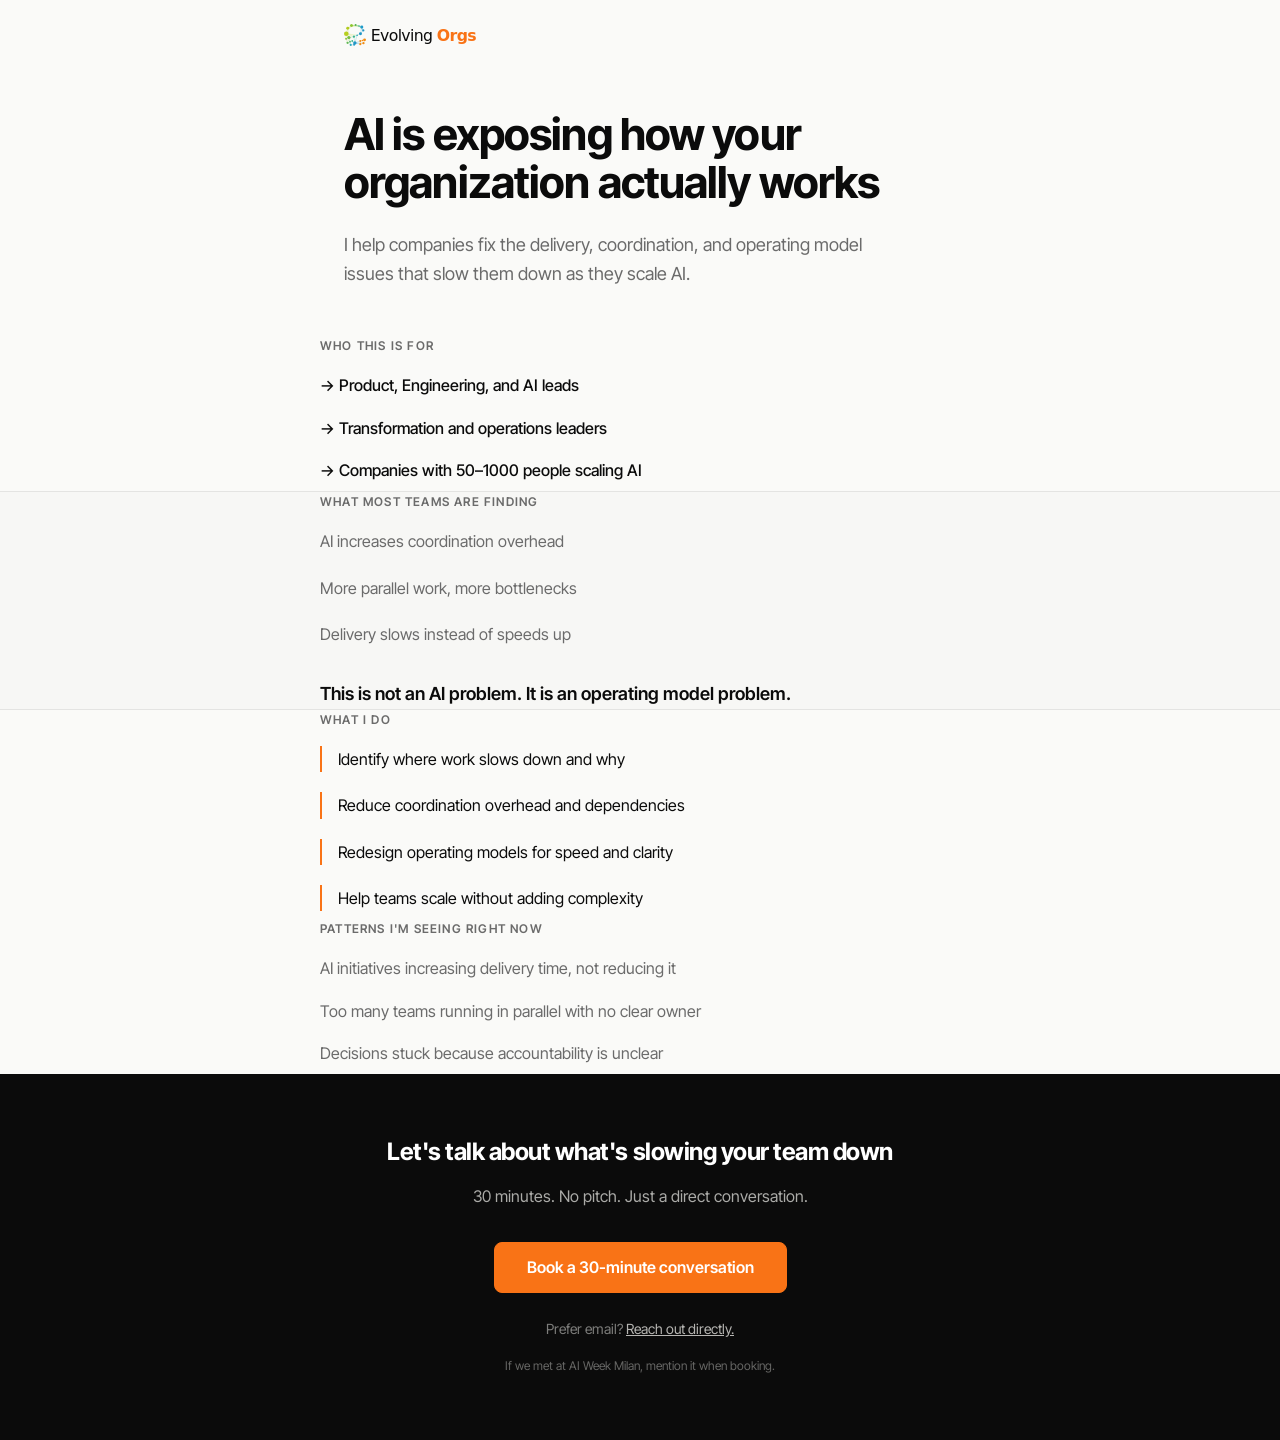
==== aiweek/index.html @ f470f2c1 "Add AI Week Milan landing page at /aiweek/ Minimal high-conversion page for QR code use at the event" ====
<!DOCTYPE html>
<html lang="en">
<head>
  <meta charset="UTF-8" />
  <meta name="viewport" content="width=device-width, initial-scale=1.0" />
  <title>Evolving Orgs — AI Week Milan</title>
  <meta name="description" content="AI is exposing how your organization actually works. Joey Spooner helps companies fix the operating model issues that slow them down as they scale AI." />
  <meta name="robots" content="noindex" />
  <link rel="icon" type="image/svg+xml" href="/assets/images/evolvingorgs-favicon.svg" />
  <link rel="preconnect" href="https://fonts.googleapis.com" />
  <link rel="preconnect" href="https://fonts.gstatic.com" crossorigin />
  <link href="https://fonts.googleapis.com/css2?family=Inter+Tight:wght@400;500;600;700&display=swap" rel="stylesheet" />
  <link rel="stylesheet" href="../styles/main.css" />
</head>
<body>

  <!-- Brand -->
  <div style="padding:var(--space-6) var(--space-6) 0;max-width:640px;margin:0 auto;">
    <a href="/"><img src="../assets/images/evolvingorgs-wordmark.svg" alt="Evolving Orgs" style="height:22px;width:auto;display:block;" /></a>
  </div>

  <!-- Hero -->
  <section style="padding:var(--space-16) var(--space-6) var(--space-12);max-width:640px;margin:0 auto;">
    <h1 style="font-size:clamp(1.75rem,5vw,2.75rem);font-weight:700;letter-spacing:-0.02em;line-height:1.1;margin-bottom:var(--space-6);">AI is exposing how your organization actually works</h1>
    <p style="font-size:var(--size-lg);color:var(--color-text-muted);line-height:1.6;max-width:520px;">I help companies fix the delivery, coordination, and operating model issues that slow them down as they scale AI.</p>
  </section>

  <!-- Who it's for -->
  <section style="padding:0 var(--space-6) var(--space-10);max-width:640px;margin:0 auto;">
    <p style="font-size:var(--size-xs);font-weight:600;letter-spacing:0.1em;text-transform:uppercase;color:var(--color-text-muted);margin-bottom:var(--space-4);">Who this is for</p>
    <ul style="list-style:none;padding:0;margin:0;display:flex;flex-direction:column;gap:var(--space-2);">
      <li style="font-size:var(--size-base);font-weight:500;">→ Product, Engineering, and AI leads</li>
      <li style="font-size:var(--size-base);font-weight:500;">→ Transformation and operations leaders</li>
      <li style="font-size:var(--size-base);font-weight:500;">→ Companies with 50–1000 people scaling AI</li>
    </ul>
  </section>

  <!-- Problem -->
  <section style="padding:var(--space-10) var(--space-6);background:var(--eo-panel);border-top:1px solid var(--eo-border);border-bottom:1px solid var(--eo-border);">
    <div style="max-width:640px;margin:0 auto;">
      <p style="font-size:var(--size-xs);font-weight:600;letter-spacing:0.1em;text-transform:uppercase;color:var(--color-text-muted);margin-bottom:var(--space-4);">What most teams are finding</p>
      <ul style="list-style:none;padding:0;margin:0 0 var(--space-6);display:flex;flex-direction:column;gap:var(--space-3);">
        <li style="color:var(--color-text-muted);">AI increases coordination overhead</li>
        <li style="color:var(--color-text-muted);">More parallel work, more bottlenecks</li>
        <li style="color:var(--color-text-muted);">Delivery slows instead of speeds up</li>
      </ul>
      <p style="font-size:var(--size-lg);font-weight:600;color:var(--color-text);">This is not an AI problem. It is an operating model problem.</p>
    </div>
  </section>

  <!-- What I do -->
  <section style="padding:var(--space-10) var(--space-6);max-width:640px;margin:0 auto;">
    <p style="font-size:var(--size-xs);font-weight:600;letter-spacing:0.1em;text-transform:uppercase;color:var(--color-text-muted);margin-bottom:var(--space-4);">What I do</p>
    <ul style="list-style:none;padding:0;margin:0;display:flex;flex-direction:column;gap:var(--space-3);">
      <li style="padding-left:var(--space-4);border-left:2px solid var(--color-accent);">Identify where work slows down and why</li>
      <li style="padding-left:var(--space-4);border-left:2px solid var(--color-accent);">Reduce coordination overhead and dependencies</li>
      <li style="padding-left:var(--space-4);border-left:2px solid var(--color-accent);">Redesign operating models for speed and clarity</li>
      <li style="padding-left:var(--space-4);border-left:2px solid var(--color-accent);">Help teams scale without adding complexity</li>
    </ul>
  </section>

  <!-- Recent patterns (optional enhancement) -->
  <section style="padding:0 var(--space-6) var(--space-10);max-width:640px;margin:0 auto;">
    <p style="font-size:var(--size-xs);font-weight:600;letter-spacing:0.1em;text-transform:uppercase;color:var(--color-text-muted);margin-bottom:var(--space-4);">Patterns I'm seeing right now</p>
    <ul style="list-style:none;padding:0;margin:0;display:flex;flex-direction:column;gap:var(--space-2);color:var(--color-text-muted);">
      <li>AI initiatives increasing delivery time, not reducing it</li>
      <li>Too many teams running in parallel with no clear owner</li>
      <li>Decisions stuck because accountability is unclear</li>
    </ul>
  </section>

  <!-- CTA -->
  <section style="background:var(--color-text);padding:var(--space-16) var(--space-6);">
    <div style="max-width:640px;margin:0 auto;text-align:center;">
      <h2 style="font-size:var(--size-2xl);font-weight:700;letter-spacing:-0.02em;color:#fff;margin-bottom:var(--space-4);">Let's talk about what's slowing your team down</h2>
      <p style="color:rgba(240,239,235,0.7);margin-bottom:var(--space-8);font-size:var(--size-base);">30 minutes. No pitch. Just a direct conversation.</p>
      <a href="https://calendar.app.google/n8xxZsZ9KMoQ5CrW8" class="btn btn--primary" style="font-size:var(--size-base);padding:0.85rem 2rem;">Book a 30-minute conversation</a>
      <p style="margin-top:var(--space-6);font-size:var(--size-sm);color:rgba(240,239,235,0.5);">
        Prefer email? <a href="mailto:joey@evolvingorgs.com" style="color:rgba(240,239,235,0.75);text-decoration:underline;">Reach out directly.</a>
      </p>
      <p style="margin-top:var(--space-4);font-size:var(--size-xs);color:rgba(240,239,235,0.4);">If we met at AI Week Milan, mention it when booking.</p>
    </div>
  </section>

</body>
</html>
---- styles/main.css ----
/* =============================================
   Evolving Orgs — Main Stylesheet
   ============================================= */

/* --- Reset & Base --- */
*, *::before, *::after {
  box-sizing: border-box;
  margin: 0;
  padding: 0;
}

:root {
  /* Brand tokens */
  --eo-ink: #0B0B0B;
  --eo-white: #FFFFFF;
  --eo-orange: #F97316;
  --eo-lime: #B8CF1E;
  --eo-green: #8DC62F;
  --eo-leaf: #53B44F;
  --eo-teal: #35B497;
  --eo-blue: #1E9BCB;
  --eo-border: rgba(11, 11, 11, 0.08);
  --eo-panel: #F7F7F5;

  --color-bg: #fafaf8;
  --color-surface: #ffffff;
  --color-text: #0B0B0B;
  --color-text-muted: #6b6b6b;
  --color-accent: #F97316;
  --color-accent-hover: #e06500;
  --color-border: rgba(11, 11, 11, 0.08);
  --color-rule: rgba(11, 11, 11, 0.12);

  --font-sans: 'Inter Tight', Inter, -apple-system, BlinkMacSystemFont, 'Segoe UI', sans-serif;
  --font-serif: 'Georgia', 'Times New Roman', serif;

  --size-xs: 0.75rem;
  --size-sm: 0.875rem;
  --size-base: 1rem;
  --size-lg: 1.125rem;
  --size-xl: 1.25rem;
  --size-2xl: 1.5rem;
  --size-3xl: 1.875rem;
  --size-4xl: 2.25rem;
  --size-5xl: 3rem;

  --max-width: 720px;
  --max-width-wide: 1080px;

  --space-1: 0.25rem;
  --space-2: 0.5rem;
  --space-3: 0.75rem;
  --space-4: 1rem;
  --space-6: 1.5rem;
  --space-8: 2rem;
  --space-12: 3rem;
  --space-16: 4rem;
  --space-20: 5rem;
  --space-24: 6rem;
}

html {
  font-size: 16px;
  -webkit-text-size-adjust: 100%;
}

body {
  background-color: var(--color-bg);
  color: var(--color-text);
  font-family: var(--font-sans);
  font-size: var(--size-base);
  line-height: 1.65;
  -webkit-font-smoothing: antialiased;
}

/* --- Typography --- */
h1, h2, h3, h4 {
  line-height: 1.2;
  font-weight: 600;
  letter-spacing: -0.01em;
}

h1 { font-size: var(--size-4xl); }
h2 { font-size: var(--size-3xl); }
h3 { font-size: var(--size-xl); }
h4 { font-size: var(--size-lg); }

p { margin-bottom: var(--space-4); }
p:last-child { margin-bottom: 0; }

a {
  color: var(--color-accent);
  text-decoration: none;
}
a:hover { text-decoration: underline; }

strong { font-weight: 600; }

ul, ol {
  padding-left: var(--space-6);
  margin-bottom: var(--space-4);
}
li { margin-bottom: var(--space-2); }

/* --- Layout --- */
.container {
  max-width: var(--max-width);
  margin: 0 auto;
  padding: 0 var(--space-6);
}

.container--wide {
  max-width: var(--max-width-wide);
  margin: 0 auto;
  padding: 0 var(--space-6);
}

.section {
  padding: var(--space-20) 0;
}

.section--alt {
  background-color: var(--eo-panel);
}

.section--dark {
  background-color: var(--color-text);
  color: #f0efeb;
}

hr.rule {
  border: none;
  border-top: 1px solid var(--color-rule);
  margin: var(--space-12) 0;
}

/* --- Nav --- */
.site-nav {
  position: sticky;
  top: 0;
  z-index: 100;
  background-color: var(--color-bg);
  border-bottom: 1px solid var(--color-border);
  padding: var(--space-4) 0;
}

.site-nav__inner {
  max-width: var(--max-width-wide);
  margin: 0 auto;
  padding: 0 var(--space-6);
  display: flex;
  align-items: center;
  justify-content: space-between;
  gap: var(--space-8);
}

.site-nav__brand {
  display: flex;
  align-items: center;
  text-decoration: none;
  flex-shrink: 0;
}
.site-nav__brand:hover { text-decoration: none; opacity: 0.85; }
.site-nav__brand img { display: block; height: 24px; width: auto; }

.site-nav__links {
  display: flex;
  gap: var(--space-6);
  list-style: none;
  padding: 0;
  margin: 0;
}

.site-nav__links a {
  font-size: var(--size-sm);
  color: var(--color-text-muted);
  text-decoration: none;
  font-weight: 500;
  transition: color 0.15s;
}
.site-nav__links a:hover,
.site-nav__links a[aria-current="page"] {
  color: var(--color-text);
}

.site-nav__cta {
  font-size: var(--size-sm);
  font-weight: 600;
  color: var(--color-accent) !important;
}
.site-nav__cta:hover { color: var(--color-accent-hover) !important; }

/* --- Footer --- */
.site-footer {
  border-top: 1px solid var(--color-border);
  padding: var(--space-12) 0;
  margin-top: var(--space-24);
}

.site-footer__inner {
  max-width: var(--max-width-wide);
  margin: 0 auto;
  padding: 0 var(--space-6);
  display: flex;
  flex-wrap: wrap;
  align-items: center;
  justify-content: space-between;
  gap: var(--space-4);
}

.site-footer__brand {
  display: flex;
  align-items: center;
  text-decoration: none;
}
.site-footer__brand:hover { opacity: 0.75; }
.site-footer__brand img { display: block; height: 20px; width: auto; }

.site-footer__links {
  display: flex;
  gap: var(--space-6);
  list-style: none;
  padding: 0;
  margin: 0;
}
.site-footer__links a {
  font-size: var(--size-sm);
  color: var(--color-text-muted);
  text-decoration: none;
}
.site-footer__links a:hover { color: var(--color-text); }

.site-footer__copy {
  font-size: var(--size-xs);
  color: var(--color-text-muted);
  width: 100%;
  margin-top: var(--space-4);
}

/* --- Buttons --- */
.btn {
  display: inline-block;
  padding: 0.65rem 1.35rem;
  border-radius: 8px;
  font-size: var(--size-sm);
  font-weight: 600;
  cursor: pointer;
  transition: background-color 0.15s, color 0.15s, border-color 0.15s;
  text-decoration: none;
  border: 1.5px solid transparent;
  line-height: 1.4;
}

.btn--primary {
  background-color: var(--color-accent);
  color: #fff;
  border-color: var(--color-accent);
}
.btn--primary:hover {
  background-color: var(--color-accent-hover);
  border-color: var(--color-accent-hover);
  text-decoration: none;
  color: #fff;
}

.btn--outline {
  background-color: transparent;
  color: var(--color-text);
  border-color: var(--color-text);
}
.btn--outline:hover {
  background-color: var(--color-text);
  color: var(--color-bg);
  text-decoration: none;
}

.btn--outline-light {
  background-color: transparent;
  color: #f0efeb;
  border-color: rgba(240,239,235,0.5);
}
.btn--outline-light:hover {
  background-color: rgba(240,239,235,0.1);
  text-decoration: none;
  color: #fff;
}

/* --- Hero --- */
.hero {
  padding: var(--space-24) 0 var(--space-20);
  border-bottom: 1px solid var(--color-border);
}

.hero__eyebrow {
  font-size: var(--size-xs);
  font-weight: 600;
  letter-spacing: 0.1em;
  text-transform: uppercase;
  color: var(--color-accent);
  margin-bottom: var(--space-4);
}

.hero__headline {
  font-size: clamp(2rem, 5vw, 3.25rem);
  font-weight: 700;
  letter-spacing: -0.02em;
  line-height: 1.1;
  margin-bottom: var(--space-6);
  max-width: 640px;
}

.hero__sub {
  font-size: var(--size-lg);
  color: var(--color-text-muted);
  max-width: 520px;
  margin-bottom: var(--space-8);
  line-height: 1.6;
}

.hero__actions {
  display: flex;
  flex-wrap: wrap;
  gap: var(--space-3);
}

/* --- Prose sections --- */
.prose-section__label {
  font-size: var(--size-xs);
  font-weight: 600;
  letter-spacing: 0.1em;
  text-transform: uppercase;
  color: var(--color-text-muted);
  margin-bottom: var(--space-4);
}

.prose-section__heading {
  font-size: var(--size-3xl);
  font-weight: 700;
  letter-spacing: -0.02em;
  margin-bottom: var(--space-6);
  max-width: 580px;
}

.prose-section__body {
  font-size: var(--size-lg);
  color: var(--color-text-muted);
  max-width: 580px;
  line-height: 1.7;
}

/* --- Article cards --- */
.card-grid {
  display: grid;
  grid-template-columns: repeat(auto-fill, minmax(280px, 1fr));
  gap: var(--space-6);
  margin-top: var(--space-8);
}

.card {
  background: var(--color-surface);
  border: 1px solid var(--eo-border);
  border-radius: 16px;
  padding: var(--space-6);
  display: flex;
  flex-direction: column;
  gap: var(--space-3);
}

.card__label {
  font-size: var(--size-xs);
  font-weight: 600;
  letter-spacing: 0.08em;
  text-transform: uppercase;
  color: var(--color-text-muted);
}

.card__title {
  font-size: var(--size-lg);
  font-weight: 600;
  letter-spacing: -0.01em;
  line-height: 1.3;
  color: var(--color-text);
}

.card__body {
  font-size: var(--size-sm);
  color: var(--color-text-muted);
  line-height: 1.6;
  flex: 1;
}

.card__link {
  font-size: var(--size-sm);
  font-weight: 600;
  color: var(--color-accent);
  text-decoration: none;
}
.card__link:hover { text-decoration: underline; }

/* --- Services grid --- */
.services-grid {
  display: grid;
  grid-template-columns: repeat(auto-fill, minmax(240px, 1fr));
  gap: var(--space-6);
  margin-top: var(--space-8);
}

.service-item {
  border-top: 2px solid var(--color-accent);
  padding-top: var(--space-4);
}

.service-item__title {
  font-size: var(--size-base);
  font-weight: 700;
  margin-bottom: var(--space-2);
}

.service-item__body {
  font-size: var(--size-sm);
  color: var(--color-text-muted);
  line-height: 1.6;
}

/* --- Email signup --- */
.signup-section {
  background-color: var(--color-text);
  color: #f0efeb;
  padding: var(--space-20) 0;
}

.signup-section .container {
  text-align: center;
}

.signup-section__heading {
  font-size: var(--size-3xl);
  font-weight: 700;
  letter-spacing: -0.02em;
  margin-bottom: var(--space-4);
  color: #fff;
}

.signup-section__sub {
  font-size: var(--size-lg);
  color: rgba(240,239,235,0.7);
  margin-bottom: var(--space-8);
  max-width: 480px;
  margin-left: auto;
  margin-right: auto;
}

.signup-form {
  display: flex;
  flex-wrap: wrap;
  gap: var(--space-3);
  justify-content: center;
  max-width: 480px;
  margin: 0 auto;
}

.signup-form input[type="text"],
.signup-form input[type="email"] {
  flex: 1;
  min-width: 180px;
  padding: 0.65rem 0.875rem;
  border: 1.5px solid rgba(240,239,235,0.25);
  border-radius: 8px;
  background: rgba(255,255,255,0.06);
  color: #f0efeb;
  font-size: var(--size-sm);
  font-family: var(--font-sans);
  outline: none;
  transition: border-color 0.15s;
}
.signup-form input::placeholder { color: rgba(240,239,235,0.4); }
.signup-form input:focus { border-color: rgba(240,239,235,0.6); }

.signup-form button {
  padding: 0.65rem 1.35rem;
  border-radius: 8px;
  background-color: var(--color-accent);
  color: #fff;
  border: none;
  font-size: var(--size-sm);
  font-weight: 600;
  cursor: pointer;
  font-family: var(--font-sans);
  transition: background-color 0.15s;
}
.signup-form button:hover { background-color: var(--color-accent-hover); }

.signup-note {
  font-size: var(--size-xs);
  color: rgba(240,239,235,0.45);
  margin-top: var(--space-3);
}

/* --- Briefing block --- */
.briefing-block {
  border: 1px solid var(--eo-border);
  border-radius: 16px;
  padding: var(--space-8);
  margin-top: var(--space-8);
  background: var(--color-surface);
}

.briefing-block__eyebrow {
  font-size: var(--size-xs);
  font-weight: 600;
  letter-spacing: 0.1em;
  text-transform: uppercase;
  color: var(--color-accent);
  margin-bottom: var(--space-3);
}

.briefing-block__title {
  font-size: var(--size-2xl);
  font-weight: 700;
  letter-spacing: -0.01em;
  margin-bottom: var(--space-4);
}

.briefing-block__body {
  font-size: var(--size-base);
  color: var(--color-text-muted);
  margin-bottom: var(--space-6);
  max-width: 520px;
}

.briefing-block__meta {
  display: flex;
  flex-wrap: wrap;
  gap: var(--space-6);
  margin-bottom: var(--space-6);
}

.briefing-block__meta-item {
  font-size: var(--size-sm);
}
.briefing-block__meta-item strong {
  display: block;
  color: var(--color-text);
}
.briefing-block__meta-item span {
  color: var(--color-text-muted);
}

/* --- Diagram --- */
.diagram-wrap {
  margin: var(--space-8) 0;
  overflow-x: auto;
}

/* --- Page header --- */
.page-header {
  padding: var(--space-16) 0 var(--space-12);
  border-bottom: 1px solid var(--color-border);
}

.page-header__label {
  font-size: var(--size-xs);
  font-weight: 600;
  letter-spacing: 0.1em;
  text-transform: uppercase;
  color: var(--color-accent);
  margin-bottom: var(--space-3);
}

.page-header__title {
  font-size: clamp(1.75rem, 4vw, 2.75rem);
  font-weight: 700;
  letter-spacing: -0.02em;
  margin-bottom: var(--space-4);
}

.page-header__sub {
  font-size: var(--size-lg);
  color: var(--color-text-muted);
  max-width: 540px;
  line-height: 1.6;
}

/* --- Article list --- */
.article-list {
  list-style: none;
  padding: 0;
  margin: var(--space-8) 0 0;
}

.article-list__item {
  border-top: 1px solid var(--color-border);
  padding: var(--space-6) 0;
  display: grid;
  grid-template-columns: 1fr auto;
  gap: var(--space-4);
  align-items: start;
}

.article-list__item:last-child {
  border-bottom: 1px solid var(--color-border);
}

.article-list__title {
  font-size: var(--size-xl);
  font-weight: 600;
  letter-spacing: -0.01em;
  margin-bottom: var(--space-2);
  line-height: 1.3;
}

.article-list__title a {
  color: var(--color-text);
  text-decoration: none;
}
.article-list__title a:hover { color: var(--color-accent); text-decoration: none; }

.article-list__desc {
  font-size: var(--size-sm);
  color: var(--color-text-muted);
  line-height: 1.6;
}

.article-list__date {
  font-size: var(--size-xs);
  color: var(--color-text-muted);
  white-space: nowrap;
  padding-top: 4px;
}

/* --- Article prose --- */
.article-prose {
  font-size: var(--size-lg);
  line-height: 1.75;
  max-width: 660px;
}

.article-prose h2 {
  font-size: var(--size-2xl);
  margin-top: var(--space-12);
  margin-bottom: var(--space-4);
}

.article-prose h3 {
  font-size: var(--size-xl);
  margin-top: var(--space-8);
  margin-bottom: var(--space-3);
}

.article-prose p {
  margin-bottom: var(--space-6);
}

.article-prose ul,
.article-prose ol {
  margin-bottom: var(--space-6);
}

.article-prose li {
  margin-bottom: var(--space-3);
}

.article-prose blockquote {
  border-left: 3px solid var(--color-accent);
  padding-left: var(--space-6);
  margin: var(--space-8) 0;
  color: var(--color-text-muted);
  font-style: italic;
}

/* --- Contact form --- */
.contact-form {
  max-width: 540px;
  margin-top: var(--space-8);
}

.form-group {
  margin-bottom: var(--space-6);
}

.form-group label {
  display: block;
  font-size: var(--size-sm);
  font-weight: 600;
  margin-bottom: var(--space-2);
  color: var(--color-text);
}

.form-group input,
.form-group select,
.form-group textarea {
  width: 100%;
  padding: 0.65rem 0.875rem;
  border: 1.5px solid rgba(11,11,11,0.15);
  border-radius: 8px;
  font-size: var(--size-base);
  font-family: var(--font-sans);
  background: var(--color-surface);
  color: var(--color-text);
  outline: none;
  transition: border-color 0.15s;
}

.form-group input:focus,
.form-group select:focus,
.form-group textarea:focus {
  border-color: var(--color-accent);
}

.form-group textarea {
  resize: vertical;
  min-height: 120px;
}

/* --- Mobile nav toggle --- */
.site-nav__toggle {
  display: none;
  flex-direction: column;
  gap: 5px;
  background: none;
  border: none;
  cursor: pointer;
  padding: 4px;
}
.site-nav__toggle span {
  display: block;
  width: 22px;
  height: 2px;
  background-color: var(--color-text);
  border-radius: 2px;
  transition: transform 0.2s, opacity 0.2s;
}

/* --- Responsive --- */
@media (max-width: 640px) {
  h1 { font-size: var(--size-3xl); }
  h2 { font-size: var(--size-2xl); }

  .hero { padding: var(--space-16) 0 var(--space-12); }

  /* Mobile nav */
  .site-nav__toggle { display: flex; }

  .site-nav__links {
    display: none;
    position: absolute;
    top: 100%;
    left: 0;
    right: 0;
    background: var(--color-bg);
    border-bottom: 1px solid var(--color-border);
    flex-direction: column;
    padding: var(--space-4) var(--space-6);
    gap: var(--space-4);
    z-index: 99;
  }
  .site-nav__links.is-open { display: flex; }
  .site-nav__links a { font-size: var(--size-base); }

  .site-nav { position: relative; }

  /* Diagram scrolls horizontally */
  .diagram-wrap {
    -webkit-overflow-scrolling: touch;
  }

  .article-list__item {
    grid-template-columns: 1fr;
  }

  .site-footer__inner {
    flex-direction: column;
    align-items: flex-start;
  }

  .briefing-block { padding: var(--space-6); }

  .briefing-block__meta { flex-direction: column; gap: var(--space-4); }

  .section { padding: var(--space-12) 0; }
}

@media (max-width: 480px) {
  .hero__headline { font-size: 1.75rem; }
  .hero__actions { flex-direction: column; }
  .hero__actions .btn { text-align: center; }
  .signup-form { flex-direction: column; }
  .signup-form input, .signup-form button { width: 100%; }
}
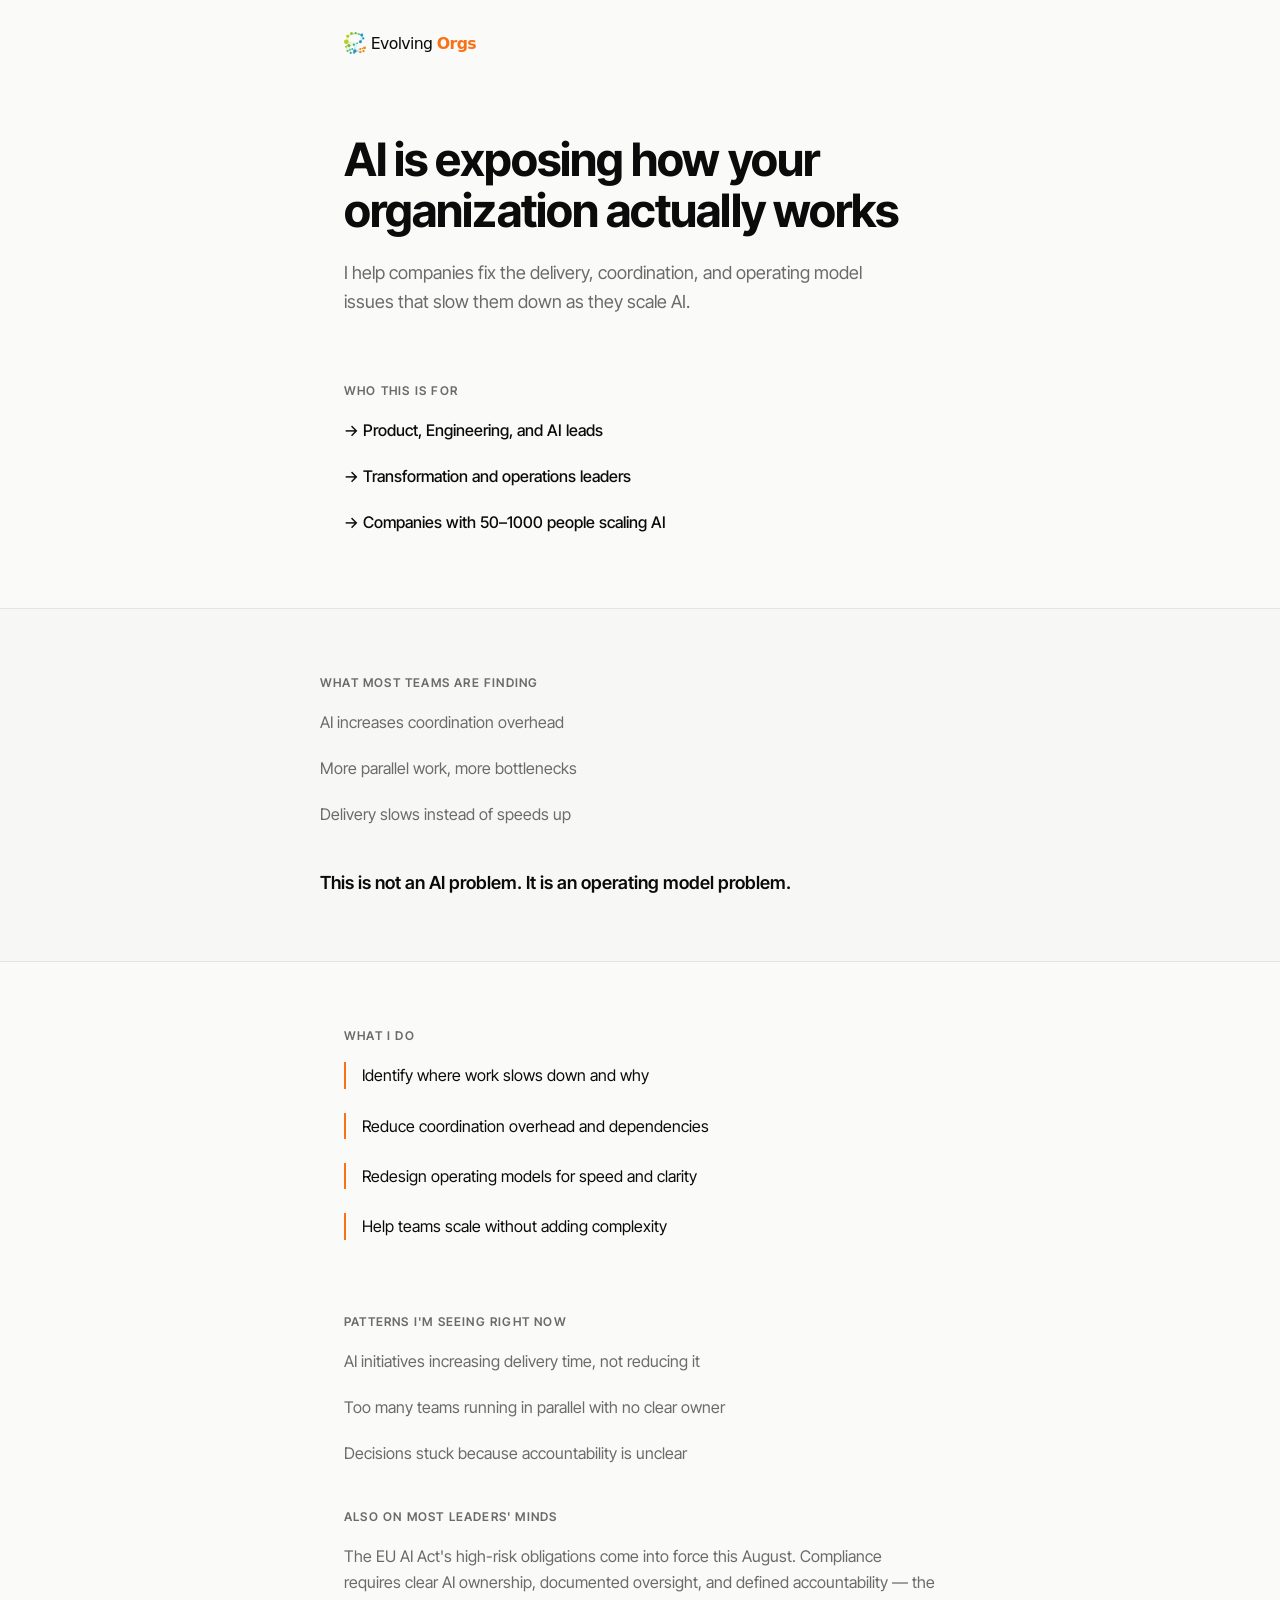
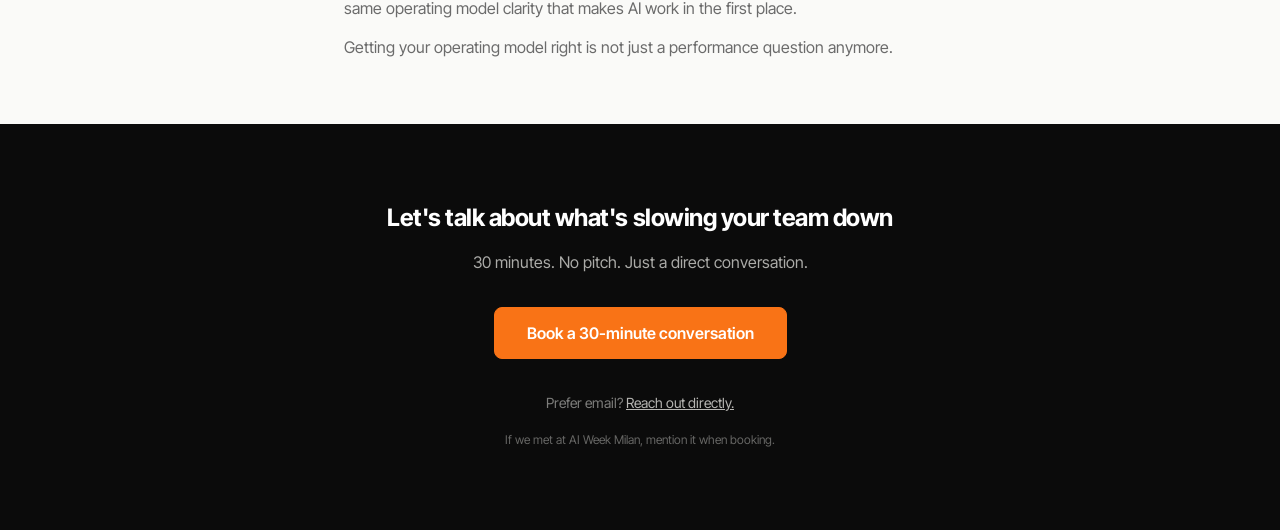
==== commit 97874fd4: "AI Week page: increase section spacing, add EU AI Act note Co-Authored-By: Claude Sonnet 4.6 <norepl" ====
--- a/aiweek/index.html
+++ b/aiweek/index.html
@@ -15,20 +15,20 @@
 <body>
 
   <!-- Brand -->
-  <div style="padding:var(--space-6) var(--space-6) 0;max-width:640px;margin:0 auto;">
+  <div style="padding:var(--space-8) var(--space-6) 0;max-width:640px;margin:0 auto;">
     <a href="/"><img src="../assets/images/evolvingorgs-wordmark.svg" alt="Evolving Orgs" style="height:22px;width:auto;display:block;" /></a>
   </div>
 
   <!-- Hero -->
-  <section style="padding:var(--space-16) var(--space-6) var(--space-12);max-width:640px;margin:0 auto;">
-    <h1 style="font-size:clamp(1.75rem,5vw,2.75rem);font-weight:700;letter-spacing:-0.02em;line-height:1.1;margin-bottom:var(--space-6);">AI is exposing how your organization actually works</h1>
+  <section style="padding:var(--space-20) var(--space-6) var(--space-16);max-width:640px;margin:0 auto;">
+    <h1 style="font-size:clamp(1.875rem,5vw,2.875rem);font-weight:700;letter-spacing:-0.02em;line-height:1.1;margin-bottom:var(--space-6);">AI is exposing how your organization actually works</h1>
     <p style="font-size:var(--size-lg);color:var(--color-text-muted);line-height:1.6;max-width:520px;">I help companies fix the delivery, coordination, and operating model issues that slow them down as they scale AI.</p>
   </section>
 
   <!-- Who it's for -->
-  <section style="padding:0 var(--space-6) var(--space-10);max-width:640px;margin:0 auto;">
+  <section style="padding:0 var(--space-6) var(--space-16);max-width:640px;margin:0 auto;">
     <p style="font-size:var(--size-xs);font-weight:600;letter-spacing:0.1em;text-transform:uppercase;color:var(--color-text-muted);margin-bottom:var(--space-4);">Who this is for</p>
-    <ul style="list-style:none;padding:0;margin:0;display:flex;flex-direction:column;gap:var(--space-2);">
+    <ul style="list-style:none;padding:0;margin:0;display:flex;flex-direction:column;gap:var(--space-3);">
       <li style="font-size:var(--size-base);font-weight:500;">→ Product, Engineering, and AI leads</li>
       <li style="font-size:var(--size-base);font-weight:500;">→ Transformation and operations leaders</li>
       <li style="font-size:var(--size-base);font-weight:500;">→ Companies with 50–1000 people scaling AI</li>
@@ -36,10 +36,10 @@
   </section>
 
   <!-- Problem -->
-  <section style="padding:var(--space-10) var(--space-6);background:var(--eo-panel);border-top:1px solid var(--eo-border);border-bottom:1px solid var(--eo-border);">
+  <section style="padding:var(--space-16) var(--space-6);background:var(--eo-panel);border-top:1px solid var(--eo-border);border-bottom:1px solid var(--eo-border);">
     <div style="max-width:640px;margin:0 auto;">
       <p style="font-size:var(--size-xs);font-weight:600;letter-spacing:0.1em;text-transform:uppercase;color:var(--color-text-muted);margin-bottom:var(--space-4);">What most teams are finding</p>
-      <ul style="list-style:none;padding:0;margin:0 0 var(--space-6);display:flex;flex-direction:column;gap:var(--space-3);">
+      <ul style="list-style:none;padding:0;margin:0 0 var(--space-8);display:flex;flex-direction:column;gap:var(--space-3);">
         <li style="color:var(--color-text-muted);">AI increases coordination overhead</li>
         <li style="color:var(--color-text-muted);">More parallel work, more bottlenecks</li>
         <li style="color:var(--color-text-muted);">Delivery slows instead of speeds up</li>
@@ -49,9 +49,9 @@
   </section>
 
   <!-- What I do -->
-  <section style="padding:var(--space-10) var(--space-6);max-width:640px;margin:0 auto;">
+  <section style="padding:var(--space-16) var(--space-6);max-width:640px;margin:0 auto;">
     <p style="font-size:var(--size-xs);font-weight:600;letter-spacing:0.1em;text-transform:uppercase;color:var(--color-text-muted);margin-bottom:var(--space-4);">What I do</p>
-    <ul style="list-style:none;padding:0;margin:0;display:flex;flex-direction:column;gap:var(--space-3);">
+    <ul style="list-style:none;padding:0;margin:0;display:flex;flex-direction:column;gap:var(--space-4);">
       <li style="padding-left:var(--space-4);border-left:2px solid var(--color-accent);">Identify where work slows down and why</li>
       <li style="padding-left:var(--space-4);border-left:2px solid var(--color-accent);">Reduce coordination overhead and dependencies</li>
       <li style="padding-left:var(--space-4);border-left:2px solid var(--color-accent);">Redesign operating models for speed and clarity</li>
@@ -59,23 +59,27 @@
     </ul>
   </section>
 
-  <!-- Recent patterns (optional enhancement) -->
-  <section style="padding:0 var(--space-6) var(--space-10);max-width:640px;margin:0 auto;">
+  <!-- Patterns + EU AI Act -->
+  <section style="padding:0 var(--space-6) var(--space-16);max-width:640px;margin:0 auto;">
     <p style="font-size:var(--size-xs);font-weight:600;letter-spacing:0.1em;text-transform:uppercase;color:var(--color-text-muted);margin-bottom:var(--space-4);">Patterns I'm seeing right now</p>
-    <ul style="list-style:none;padding:0;margin:0;display:flex;flex-direction:column;gap:var(--space-2);color:var(--color-text-muted);">
+    <ul style="list-style:none;padding:0;margin:0 0 var(--space-8);display:flex;flex-direction:column;gap:var(--space-3);color:var(--color-text-muted);">
       <li>AI initiatives increasing delivery time, not reducing it</li>
       <li>Too many teams running in parallel with no clear owner</li>
       <li>Decisions stuck because accountability is unclear</li>
     </ul>
+
+    <p style="font-size:var(--size-xs);font-weight:600;letter-spacing:0.1em;text-transform:uppercase;color:var(--color-text-muted);margin-bottom:var(--space-4);">Also on most leaders' minds</p>
+    <p style="color:var(--color-text-muted);margin-bottom:var(--space-3);">The EU AI Act's high-risk obligations come into force this August. Compliance requires clear AI ownership, documented oversight, and defined accountability — the same operating model clarity that makes AI work in the first place.</p>
+    <p style="color:var(--color-text-muted);">Getting your operating model right is not just a performance question anymore.</p>
   </section>
 
   <!-- CTA -->
-  <section style="background:var(--color-text);padding:var(--space-16) var(--space-6);">
+  <section style="background:var(--color-text);padding:var(--space-20) var(--space-6);">
     <div style="max-width:640px;margin:0 auto;text-align:center;">
       <h2 style="font-size:var(--size-2xl);font-weight:700;letter-spacing:-0.02em;color:#fff;margin-bottom:var(--space-4);">Let's talk about what's slowing your team down</h2>
       <p style="color:rgba(240,239,235,0.7);margin-bottom:var(--space-8);font-size:var(--size-base);">30 minutes. No pitch. Just a direct conversation.</p>
       <a href="https://calendar.app.google/n8xxZsZ9KMoQ5CrW8" class="btn btn--primary" style="font-size:var(--size-base);padding:0.85rem 2rem;">Book a 30-minute conversation</a>
-      <p style="margin-top:var(--space-6);font-size:var(--size-sm);color:rgba(240,239,235,0.5);">
+      <p style="margin-top:var(--space-8);font-size:var(--size-sm);color:rgba(240,239,235,0.5);">
         Prefer email? <a href="mailto:joey@evolvingorgs.com" style="color:rgba(240,239,235,0.75);text-decoration:underline;">Reach out directly.</a>
       </p>
       <p style="margin-top:var(--space-4);font-size:var(--size-xs);color:rgba(240,239,235,0.4);">If we met at AI Week Milan, mention it when booking.</p>
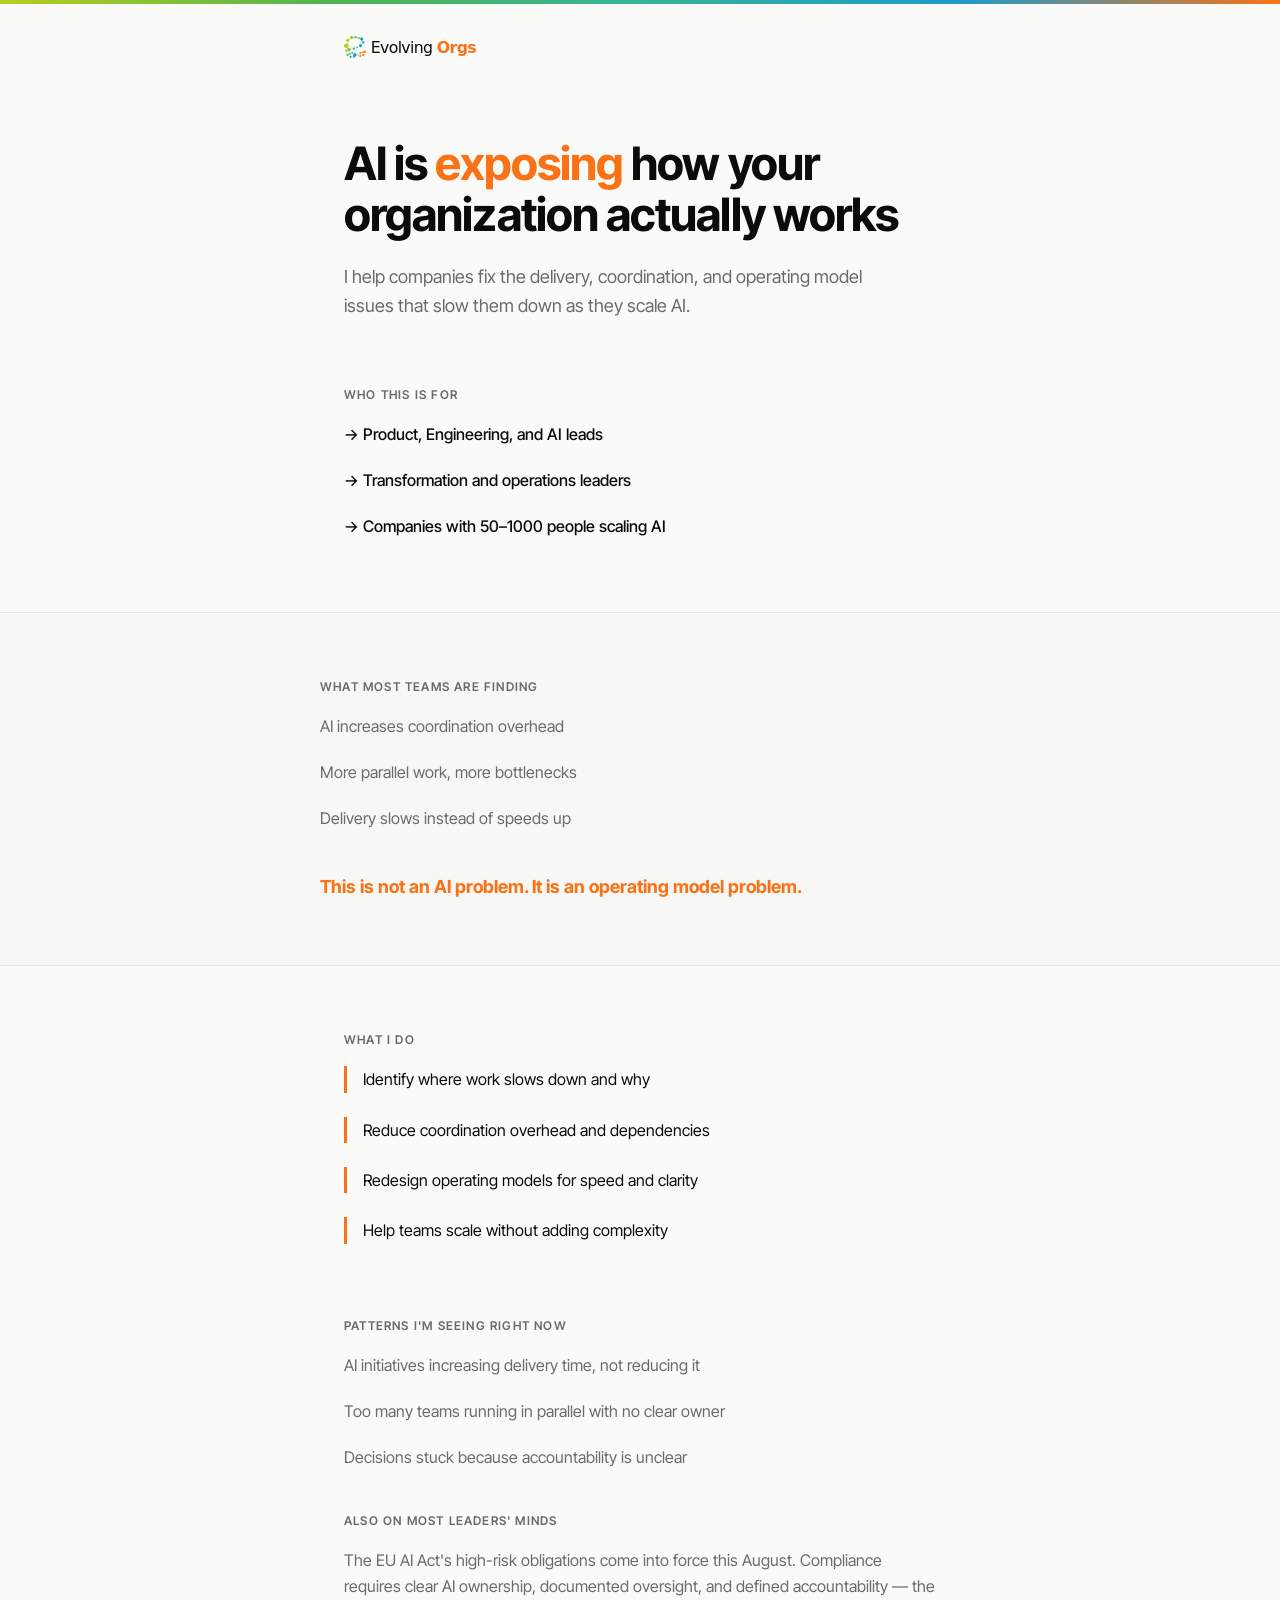
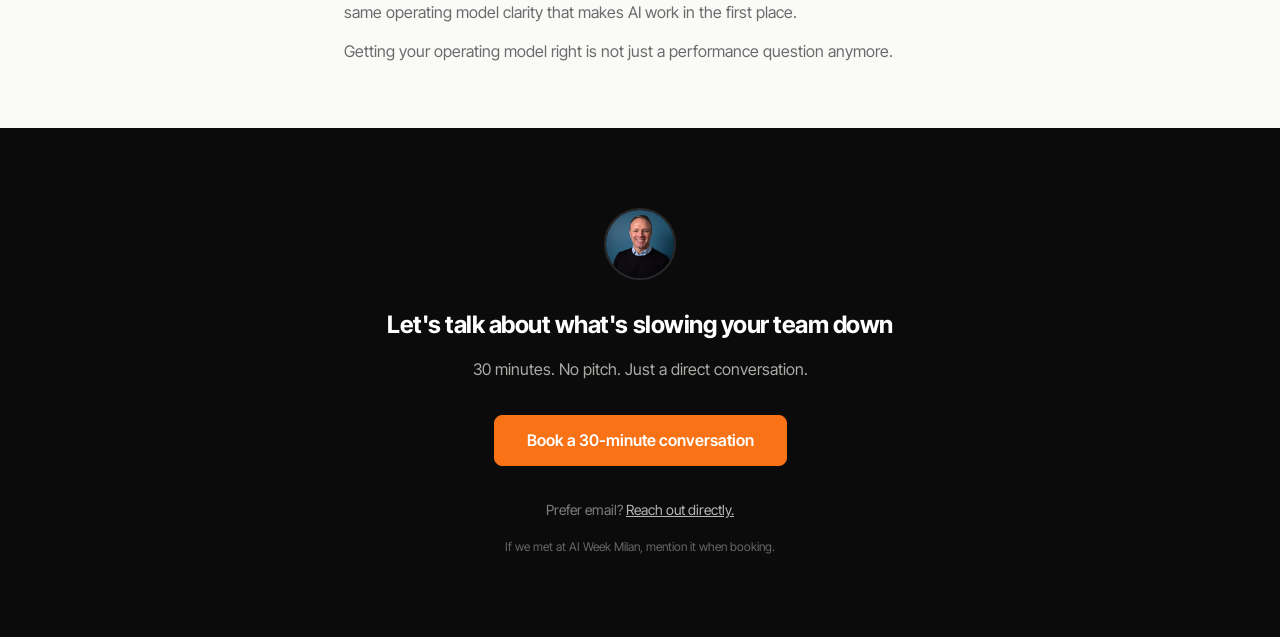
==== commit 1f39e879: "AI Week page: add color accents and headshot - Spectrum gradient bar at top (brand colors) - Orange " ====
--- a/aiweek/index.html
+++ b/aiweek/index.html
@@ -14,6 +14,9 @@
 </head>
 <body>
 
+  <!-- Spectrum bar -->
+  <div style="height:4px;background:linear-gradient(to right, #B8CF1E, #53B44F, #35B497, #1E9BCB, #F97316);"></div>
+
   <!-- Brand -->
   <div style="padding:var(--space-8) var(--space-6) 0;max-width:640px;margin:0 auto;">
     <a href="/"><img src="../assets/images/evolvingorgs-wordmark.svg" alt="Evolving Orgs" style="height:22px;width:auto;display:block;" /></a>
@@ -21,7 +24,7 @@
 
   <!-- Hero -->
   <section style="padding:var(--space-20) var(--space-6) var(--space-16);max-width:640px;margin:0 auto;">
-    <h1 style="font-size:clamp(1.875rem,5vw,2.875rem);font-weight:700;letter-spacing:-0.02em;line-height:1.1;margin-bottom:var(--space-6);">AI is exposing how your organization actually works</h1>
+    <h1 style="font-size:clamp(1.875rem,5vw,2.875rem);font-weight:700;letter-spacing:-0.02em;line-height:1.1;margin-bottom:var(--space-6);">AI is <span style="color:var(--eo-orange);">exposing</span> how your organization actually works</h1>
     <p style="font-size:var(--size-lg);color:var(--color-text-muted);line-height:1.6;max-width:520px;">I help companies fix the delivery, coordination, and operating model issues that slow them down as they scale AI.</p>
   </section>
 
@@ -44,7 +47,7 @@
         <li style="color:var(--color-text-muted);">More parallel work, more bottlenecks</li>
         <li style="color:var(--color-text-muted);">Delivery slows instead of speeds up</li>
       </ul>
-      <p style="font-size:var(--size-lg);font-weight:600;color:var(--color-text);">This is not an AI problem. It is an operating model problem.</p>
+      <p style="font-size:var(--size-lg);font-weight:700;color:var(--eo-orange);">This is not an AI problem. It is an operating model problem.</p>
     </div>
   </section>
 
@@ -52,10 +55,10 @@
   <section style="padding:var(--space-16) var(--space-6);max-width:640px;margin:0 auto;">
     <p style="font-size:var(--size-xs);font-weight:600;letter-spacing:0.1em;text-transform:uppercase;color:var(--color-text-muted);margin-bottom:var(--space-4);">What I do</p>
     <ul style="list-style:none;padding:0;margin:0;display:flex;flex-direction:column;gap:var(--space-4);">
-      <li style="padding-left:var(--space-4);border-left:2px solid var(--color-accent);">Identify where work slows down and why</li>
-      <li style="padding-left:var(--space-4);border-left:2px solid var(--color-accent);">Reduce coordination overhead and dependencies</li>
-      <li style="padding-left:var(--space-4);border-left:2px solid var(--color-accent);">Redesign operating models for speed and clarity</li>
-      <li style="padding-left:var(--space-4);border-left:2px solid var(--color-accent);">Help teams scale without adding complexity</li>
+      <li style="padding-left:var(--space-4);border-left:3px solid var(--eo-orange);">Identify where work slows down and why</li>
+      <li style="padding-left:var(--space-4);border-left:3px solid var(--eo-orange);">Reduce coordination overhead and dependencies</li>
+      <li style="padding-left:var(--space-4);border-left:3px solid var(--eo-orange);">Redesign operating models for speed and clarity</li>
+      <li style="padding-left:var(--space-4);border-left:3px solid var(--eo-orange);">Help teams scale without adding complexity</li>
     </ul>
   </section>
 
@@ -74,8 +77,12 @@
   </section>
 
   <!-- CTA -->
-  <section style="background:var(--color-text);padding:var(--space-20) var(--space-6);">
+  <section style="background:var(--eo-ink);padding:var(--space-20) var(--space-6);">
     <div style="max-width:640px;margin:0 auto;text-align:center;">
+
+      <!-- Headshot -->
+      <img src="../assets/images/joey-spooner.jpeg" alt="Joey Spooner" style="width:72px;height:72px;border-radius:50%;object-fit:cover;margin-bottom:var(--space-6);border:2px solid rgba(255,255,255,0.12);" />
+
       <h2 style="font-size:var(--size-2xl);font-weight:700;letter-spacing:-0.02em;color:#fff;margin-bottom:var(--space-4);">Let's talk about what's slowing your team down</h2>
       <p style="color:rgba(240,239,235,0.7);margin-bottom:var(--space-8);font-size:var(--size-base);">30 minutes. No pitch. Just a direct conversation.</p>
       <a href="https://calendar.app.google/n8xxZsZ9KMoQ5CrW8" class="btn btn--primary" style="font-size:var(--size-base);padding:0.85rem 2rem;">Book a 30-minute conversation</a>
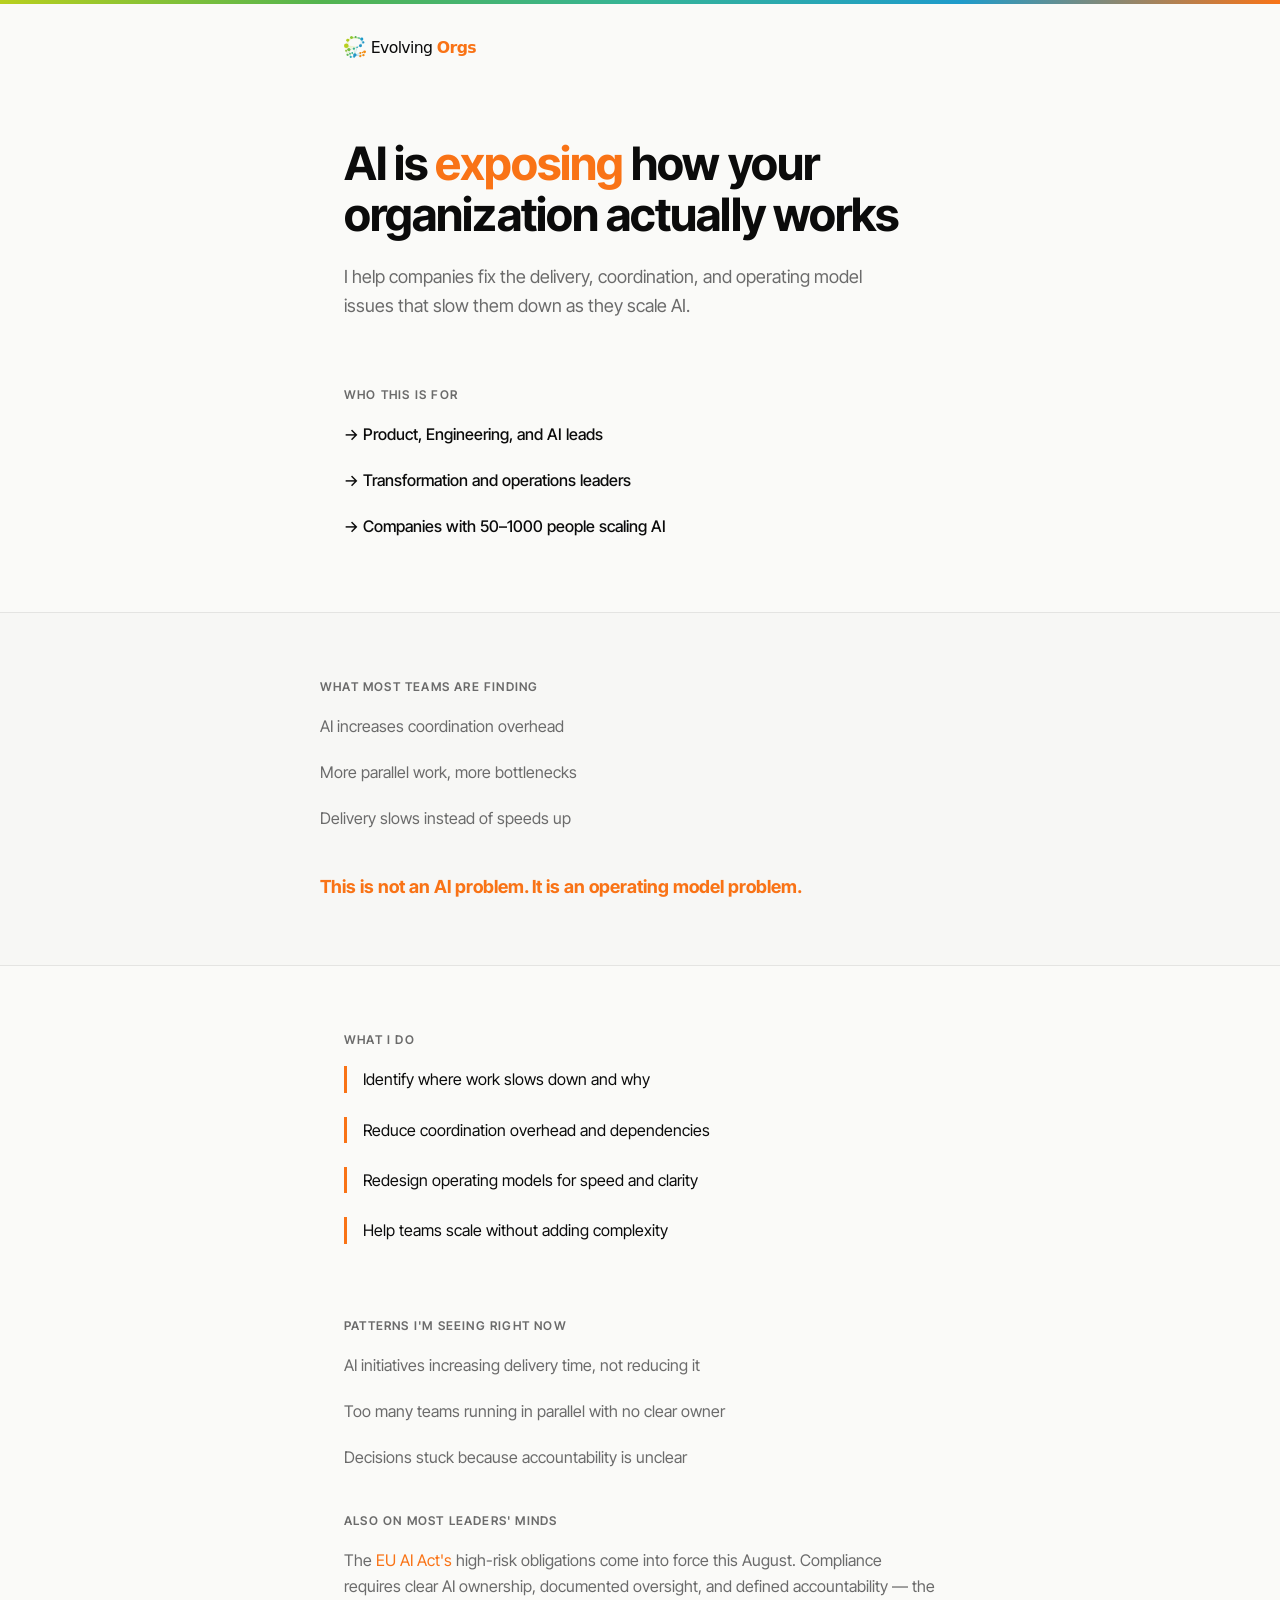
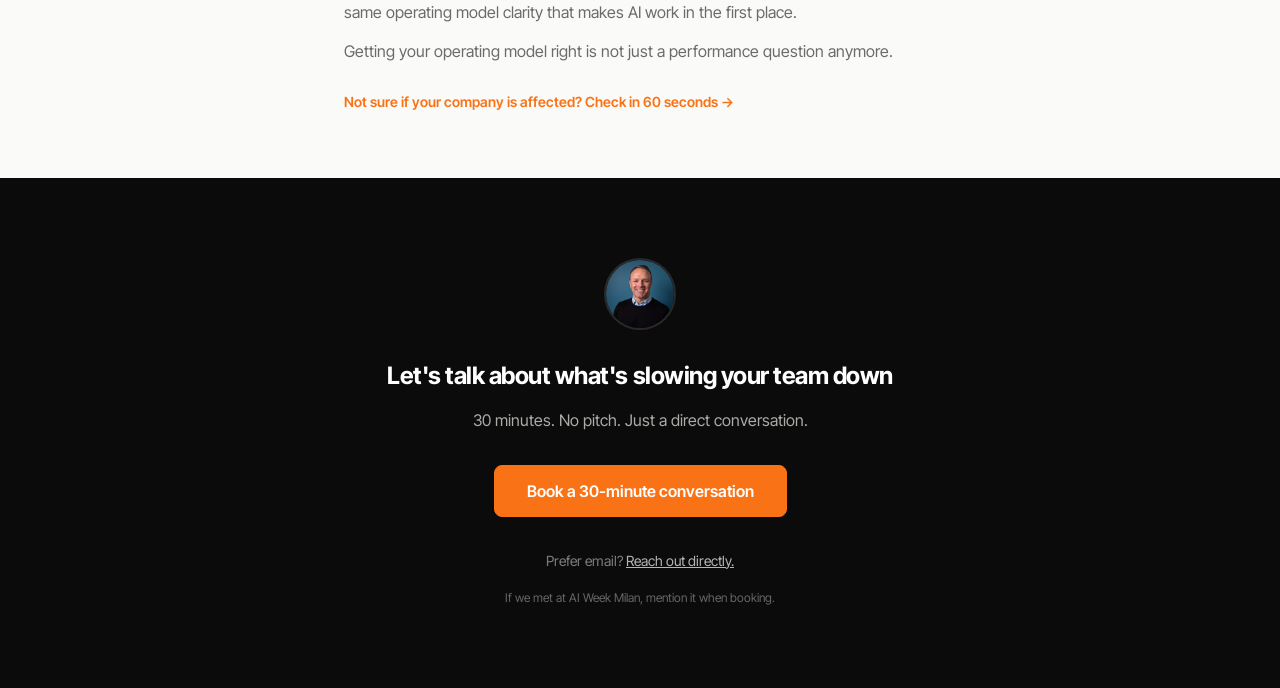
==== commit ba4436cd: "Add EU AI Act diagnostic page and link from AI Week landing page - New /aiweek/eu-ai-act.html: 5-que" ====
--- a/aiweek/index.html
+++ b/aiweek/index.html
@@ -72,8 +72,9 @@
     </ul>
 
     <p style="font-size:var(--size-xs);font-weight:600;letter-spacing:0.1em;text-transform:uppercase;color:var(--color-text-muted);margin-bottom:var(--space-4);">Also on most leaders' minds</p>
-    <p style="color:var(--color-text-muted);margin-bottom:var(--space-3);">The EU AI Act's high-risk obligations come into force this August. Compliance requires clear AI ownership, documented oversight, and defined accountability — the same operating model clarity that makes AI work in the first place.</p>
-    <p style="color:var(--color-text-muted);">Getting your operating model right is not just a performance question anymore.</p>
+    <p style="color:var(--color-text-muted);margin-bottom:var(--space-3);">The <a href="https://digital-strategy.ec.europa.eu/en/policies/regulatory-framework-ai" target="_blank" rel="noopener" style="color:var(--color-accent);">EU AI Act's</a> high-risk obligations come into force this August. Compliance requires clear AI ownership, documented oversight, and defined accountability — the same operating model clarity that makes AI work in the first place.</p>
+    <p style="color:var(--color-text-muted);margin-bottom:var(--space-6);">Getting your operating model right is not just a performance question anymore.</p>
+    <a href="/aiweek/eu-ai-act.html" style="display:inline-block;font-size:var(--size-sm);font-weight:600;color:var(--color-accent);">Not sure if your company is affected? Check in 60 seconds →</a>
   </section>
 
   <!-- CTA -->
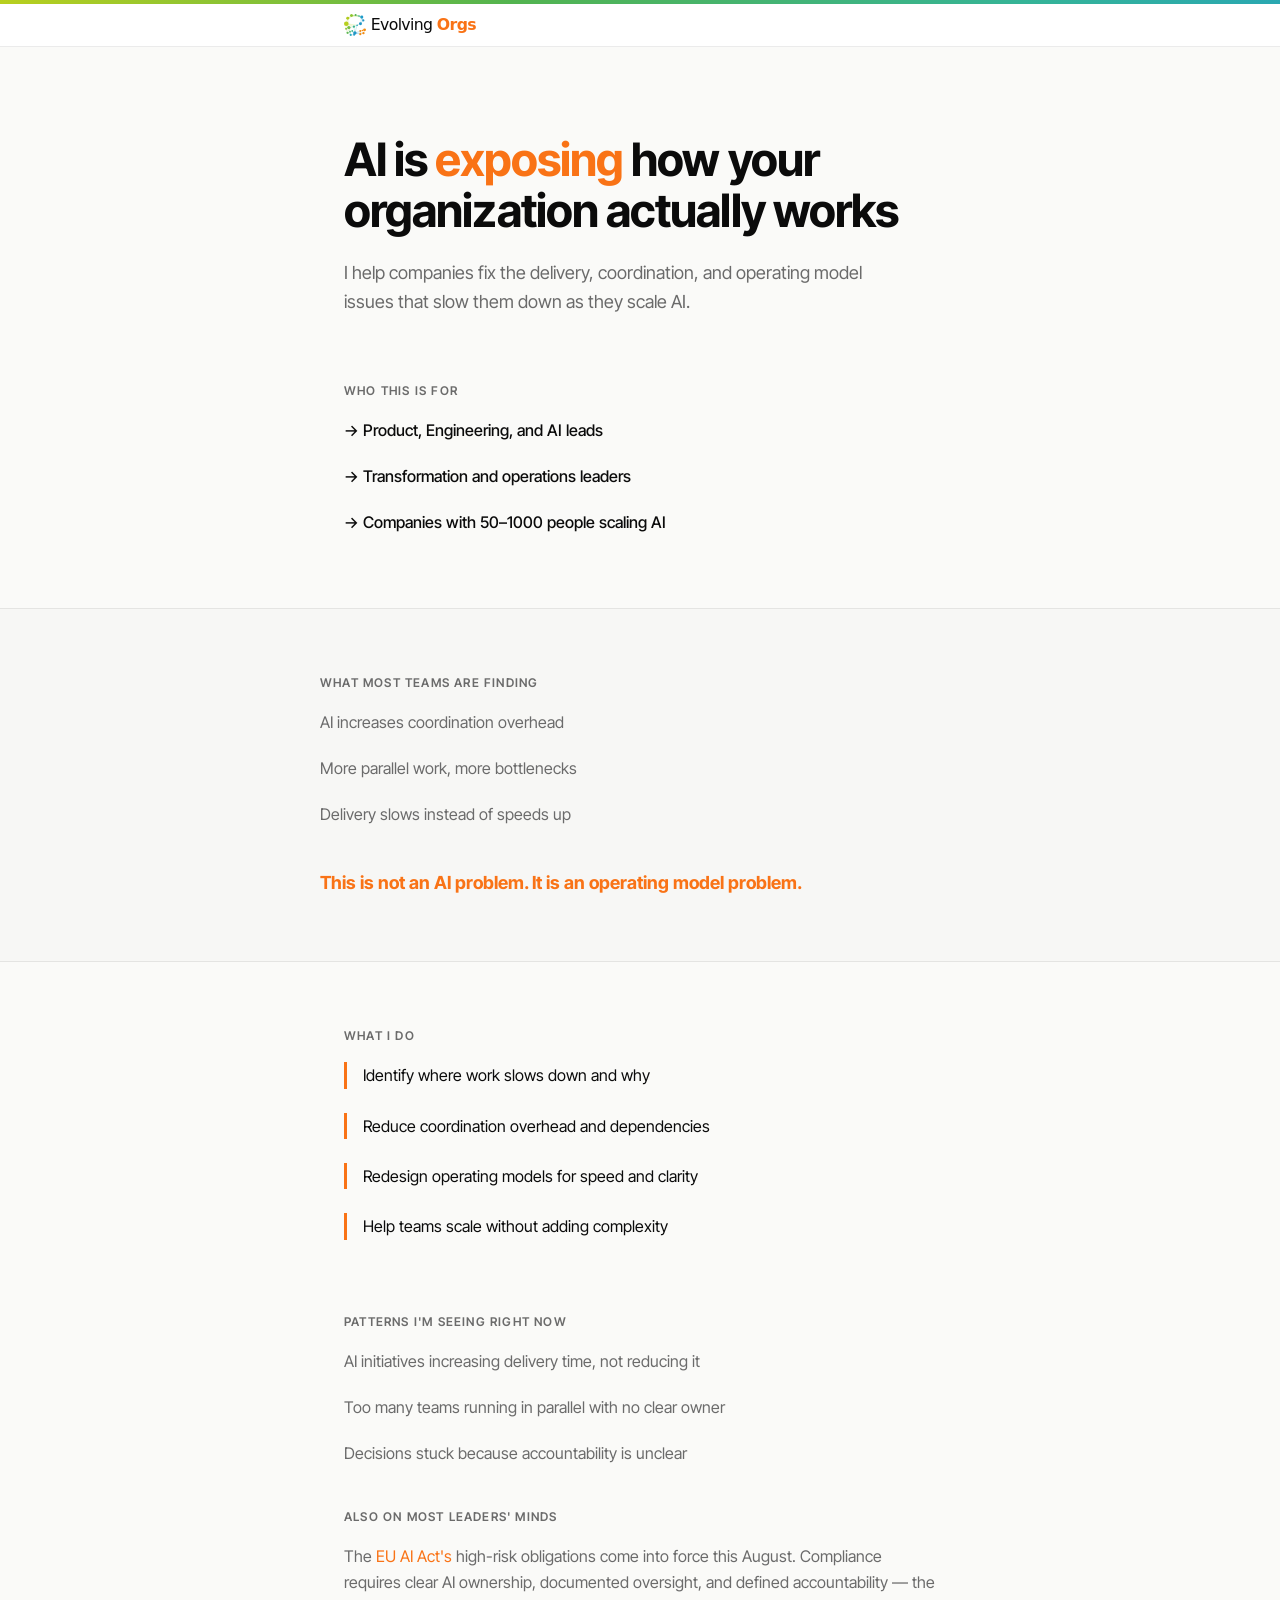
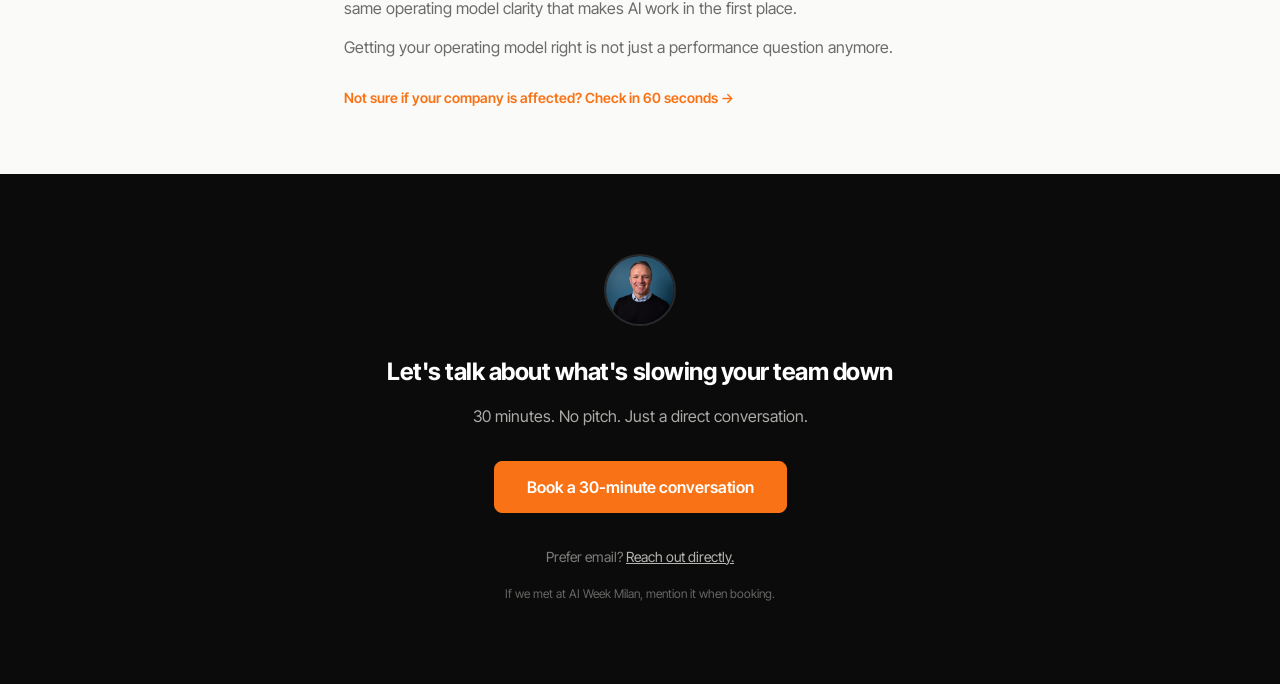
==== commit a62e33b1: "Add sticky animated header to AI Week landing page Co-Authored-By: Claude Sonnet 4.6 <noreply@anthro" ====
--- a/aiweek/index.html
+++ b/aiweek/index.html
@@ -11,16 +11,43 @@
   <link rel="preconnect" href="https://fonts.gstatic.com" crossorigin />
   <link href="https://fonts.googleapis.com/css2?family=Inter+Tight:wght@400;500;600;700&display=swap" rel="stylesheet" />
   <link rel="stylesheet" href="../styles/main.css" />
+  <style>
+    @keyframes spectrum-shift {
+      0%   { background-position: 0% 50%; }
+      50%  { background-position: 100% 50%; }
+      100% { background-position: 0% 50%; }
+    }
+    .sticky-header {
+      position: fixed;
+      top: 0;
+      left: 0;
+      right: 0;
+      z-index: 100;
+      background: #fff;
+      border-bottom: 1px solid var(--eo-border);
+    }
+    .spectrum-bar {
+      height: 4px;
+      background: linear-gradient(to right, #B8CF1E, #53B44F, #35B497, #1E9BCB, #F97316, #B8CF1E);
+      background-size: 200% 100%;
+      animation: spectrum-shift 5s ease-in-out infinite;
+    }
+    .sticky-header__brand {
+      padding: 10px var(--space-6);
+      max-width: 640px;
+      margin: 0 auto;
+    }
+  </style>
 </head>
-<body>
+<body style="padding-top:54px;">
 
-  <!-- Spectrum bar -->
-  <div style="height:4px;background:linear-gradient(to right, #B8CF1E, #53B44F, #35B497, #1E9BCB, #F97316);"></div>
-
-  <!-- Brand -->
-  <div style="padding:var(--space-8) var(--space-6) 0;max-width:640px;margin:0 auto;">
-    <a href="/"><img src="../assets/images/evolvingorgs-wordmark.svg" alt="Evolving Orgs" style="height:22px;width:auto;display:block;" /></a>
-  </div>
+  <!-- Sticky header: spectrum bar + logo -->
+  <header class="sticky-header">
+    <div class="spectrum-bar"></div>
+    <div class="sticky-header__brand">
+      <a href="/"><img src="../assets/images/evolvingorgs-wordmark.svg" alt="Evolving Orgs" style="height:22px;width:auto;display:block;" /></a>
+    </div>
+  </header>
 
   <!-- Hero -->
   <section style="padding:var(--space-20) var(--space-6) var(--space-16);max-width:640px;margin:0 auto;">
@@ -80,10 +107,7 @@
   <!-- CTA -->
   <section style="background:var(--eo-ink);padding:var(--space-20) var(--space-6);">
     <div style="max-width:640px;margin:0 auto;text-align:center;">
-
-      <!-- Headshot -->
       <img src="../assets/images/joey-spooner.jpeg" alt="Joey Spooner" style="width:72px;height:72px;border-radius:50%;object-fit:cover;margin-bottom:var(--space-6);border:2px solid rgba(255,255,255,0.12);" />
-
       <h2 style="font-size:var(--size-2xl);font-weight:700;letter-spacing:-0.02em;color:#fff;margin-bottom:var(--space-4);">Let's talk about what's slowing your team down</h2>
       <p style="color:rgba(240,239,235,0.7);margin-bottom:var(--space-8);font-size:var(--size-base);">30 minutes. No pitch. Just a direct conversation.</p>
       <a href="https://calendar.app.google/n8xxZsZ9KMoQ5CrW8" class="btn btn--primary" style="font-size:var(--size-base);padding:0.85rem 2rem;">Book a 30-minute conversation</a>
